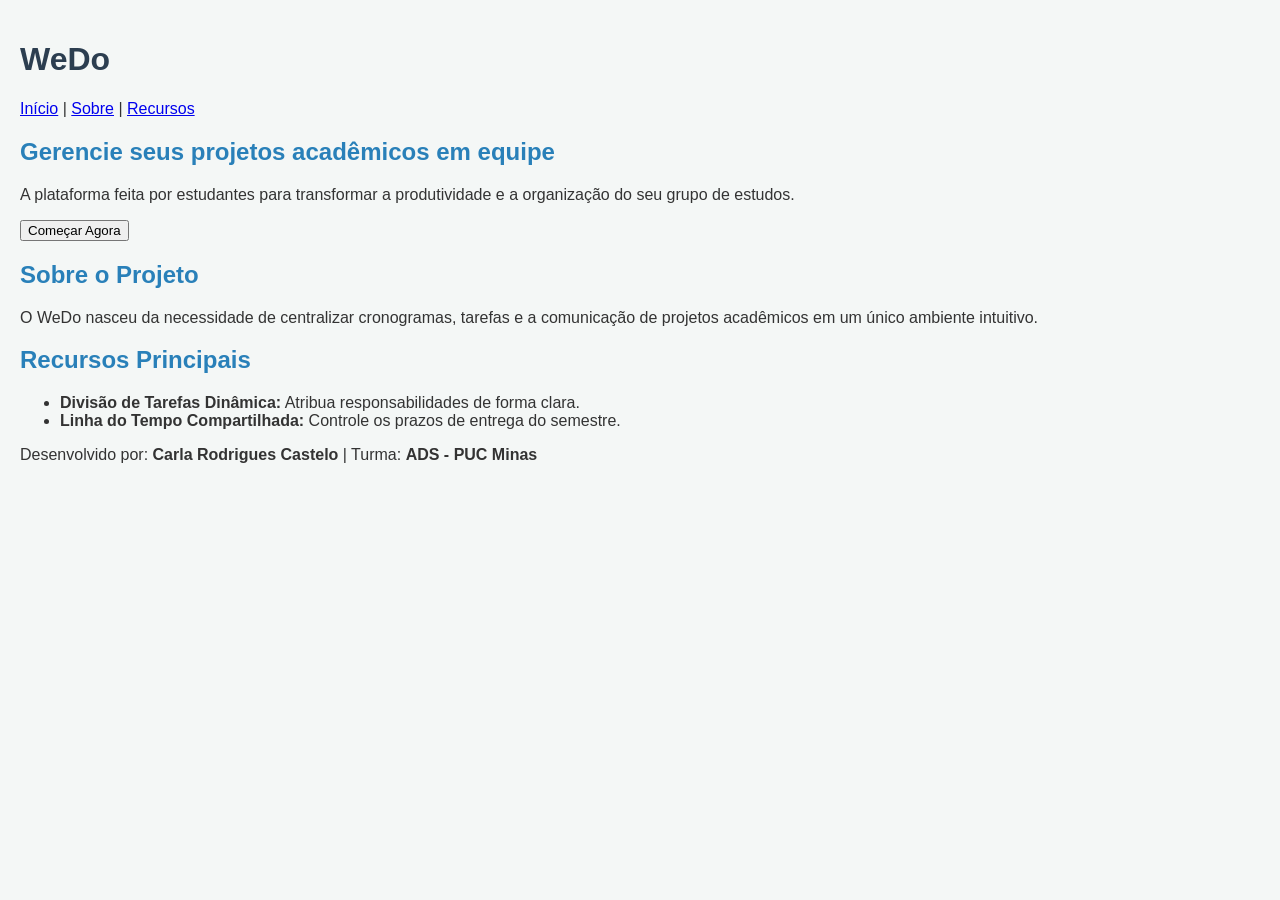
==== Exercício 3/index.html @ 1c747436 "EX3.1" ====
<!DOCTYPE html>
<html lang="pt-BR">
<head>
    <meta charset="UTF-8">
    <meta name="viewport" content="width=device-width, initial-scale=1.0">
    <title>WeDo - Produtividade Acadêmica</title>
    <link rel="stylesheet" href="css/style.css">
</head>
<body>

    <header>
        <h1>WeDo</h1>
        <nav>
            <a href="#hero">Início</a> | 
            <a href="#sobre">Sobre</a> | 
            <a href="#recursos">Recursos</a>
        </nav>
    </header>

    <main>
        <section id="hero">
            <h2>Gerencie seus projetos acadêmicos em equipe</h2>
            <p>A plataforma feita por estudantes para transformar a produtividade e a organização do seu grupo de estudos.</p>
            <button>Começar Agora</button>
        </section>

        <section id="sobre">
            <h2>Sobre o Projeto</h2>
            <p>O WeDo nasceu da necessidade de centralizar cronogramas, tarefas e a comunicação de projetos acadêmicos em um único ambiente intuitivo.</p>
        </section>

        <section id="recursos">
            <h2>Recursos Principais</h2>
            <ul>
                <li><strong>Divisão de Tarefas Dinâmica:</strong> Atribua responsabilidades de forma clara.</li>
                <li><strong>Linha do Tempo Compartilhada:</strong> Controle os prazos de entrega do semestre.</li>
            </ul>
        </section>
    </main>

    <footer>
        <p>Desenvolvido por: <strong>Carla Rodrigues Castelo</strong> | Turma: <strong>ADS - PUC Minas</strong></p>
    </footer>

</body>
</html>
---- Exercício 3/css/style.css ----
/* Teste visual de conexão externa */
body {
    background-color: #f4f7f6;
    color: #333333;
    font-family: Arial, sans-serif;
    margin: 0;
    padding: 20px;
}

h1 {
    color: #2c3e50;
}

h2 {
    color: #2980b9;
}
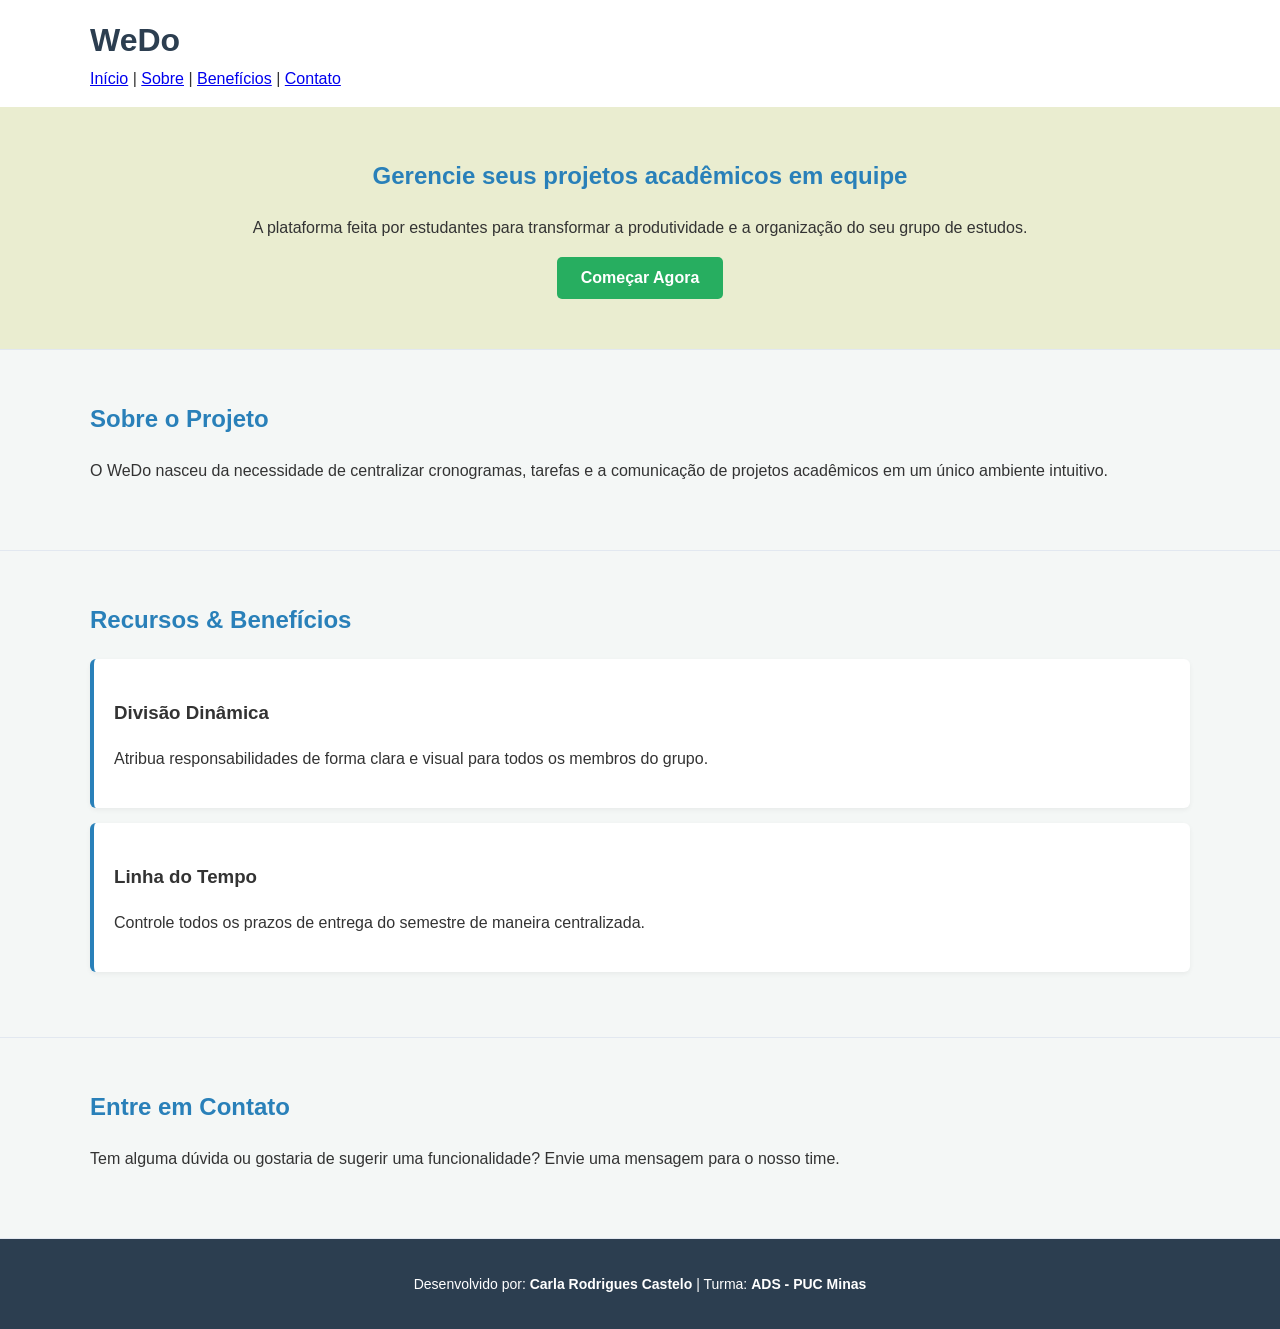
==== commit 68fd3fa3: "Ex3.2" ====
--- a/Exercício 3/index.html
+++ b/Exercício 3/index.html
@@ -9,37 +9,61 @@
 <body>
 
     <header>
-        <h1>WeDo</h1>
-        <nav>
-            <a href="#hero">Início</a> | 
-            <a href="#sobre">Sobre</a> | 
-            <a href="#recursos">Recursos</a>
-        </nav>
+        <div class="container">
+            <h1>WeDo</h1>
+            <nav>
+                <a href="#inicio">Início</a> | 
+                <a href="#sobre">Sobre</a> | 
+                <a href="#beneficios">Benefícios</a> | 
+                <a href="#contato">Contato</a>
+            </nav>
+        </div>
     </header>
 
     <main>
-        <section id="hero">
-            <h2>Gerencie seus projetos acadêmicos em equipe</h2>
-            <p>A plataforma feita por estudantes para transformar a produtividade e a organização do seu grupo de estudos.</p>
-            <button>Começar Agora</button>
+        <section id="inicio" class="secao">
+            <div class="container">
+                <h2>Gerencie seus projetos acadêmicos em equipe</h2>
+                <p>A plataforma feita por estudantes para transformar a produtividade e a organização do seu grupo de estudos.</p>
+                <button class="botao-principal">Começar Agora</button>
+            </div>
         </section>
 
-        <section id="sobre">
-            <h2>Sobre o Projeto</h2>
-            <p>O WeDo nasceu da necessidade de centralizar cronogramas, tarefas e a comunicação de projetos acadêmicos em um único ambiente intuitivo.</p>
+        <section id="sobre" class="secao">
+            <div class="container">
+                <h2>Sobre o Projeto</h2>
+                <p>O WeDo nasceu da necessidade de centralizar cronogramas, tarefas e a comunicação de projetos acadêmicos em um único ambiente intuitivo.</p>
+            </div>
         </section>
 
-        <section id="recursos">
-            <h2>Recursos Principais</h2>
-            <ul>
-                <li><strong>Divisão de Tarefas Dinâmica:</strong> Atribua responsabilidades de forma clara.</li>
-                <li><strong>Linha do Tempo Compartilhada:</strong> Controle os prazos de entrega do semestre.</li>
-            </ul>
+        <section id="beneficios" class="secao">
+            <div class="container">
+                <h2>Recursos & Benefícios</h2>
+                <div class="cards-wrapper">
+                    <article class="card">
+                        <h3>Divisão Dinâmica</h3>
+                        <p>Atribua responsabilidades de forma clara e visual para todos os membros do grupo.</p>
+                    </article>
+                    <article class="card">
+                        <h3>Linha do Tempo</h3>
+                        <p>Controle todos os prazos de entrega do semestre de maneira centralizada.</p>
+                    </article>
+                </style>
+            </div>
+        </section>
+
+        <section id="contato" class="secao">
+            <div class="container">
+                <h2>Entre em Contato</h2>
+                <p>Tem alguma dúvida ou gostaria de sugerir uma funcionalidade? Envie uma mensagem para o nosso time.</p>
+            </div>
         </section>
     </main>
 
     <footer>
-        <p>Desenvolvido por: <strong>Carla Rodrigues Castelo</strong> | Turma: <strong>ADS - PUC Minas</strong></p>
+        <div class="container">
+            <p>Desenvolvido por: <strong>Carla Rodrigues Castelo</strong> | Turma: <strong>ADS - PUC Minas</strong></p>
+        </div>
     </footer>
 
 </body>
--- a/Exercício 3/css/style.css
+++ b/Exercício 3/css/style.css
@@ -1,16 +1,77 @@
-/* Teste visual de conexão externa */
+/* ==================== SELETORES DE TAG ==================== */
 body {
     background-color: #f4f7f6;
     color: #333333;
-    font-family: Arial, sans-serif;
+    font-family: 'Segoe UI', Arial, sans-serif;
     margin: 0;
-    padding: 20px;
+    padding: 0;
+    line-height: 1.6;
 }
 
 h1 {
     color: #2c3e50;
+    margin: 0;
 }
 
 h2 {
     color: #2980b9;
+    margin-top: 0;
+}
+
+header {
+    background-color: #ffffff;
+    padding: 15px 0;
+    box-shadow: 0 2px 4px rgba(0,0,0,0.05);
+}
+
+footer {
+    background-color: #2c3e50;
+    color: #ffffff;
+    padding: 20px 0;
+    text-align: center;
+    font-size: 14px;
+}
+
+/* ==================== SELETORES DE CLASSE ==================== */
+
+.container {
+    width: 90%;
+    max-width: 1100px;
+    margin: 0 auto;
+}
+
+.secao {
+    padding: 50px 0;
+    border-bottom: 1px solid #e2e8f0;
+}
+
+.botao-principal {
+    background-color: #27ae60;
+    color: white;
+    border: none;
+    padding: 12px 24px;
+    font-size: 16px;
+    font-weight: bold;
+    border-radius: 5px;
+    cursor: pointer;
+    transition: background 0.2s;
+}
+
+.botao-principal:hover {
+    background-color: #219653;
+}
+
+.card {
+    background: white;
+    padding: 20px;
+    margin: 15px 0;
+    border-radius: 6px;
+    box-shadow: 0 2px 5px rgba(0,0,0,0.05);
+    border-left: 4px solid #2980b9;
+}
+
+/* ==================== SELETORES DE ID ==================== */
+#inicio {
+    background-color: #eaedd0; 
+    text-align: center;
 }
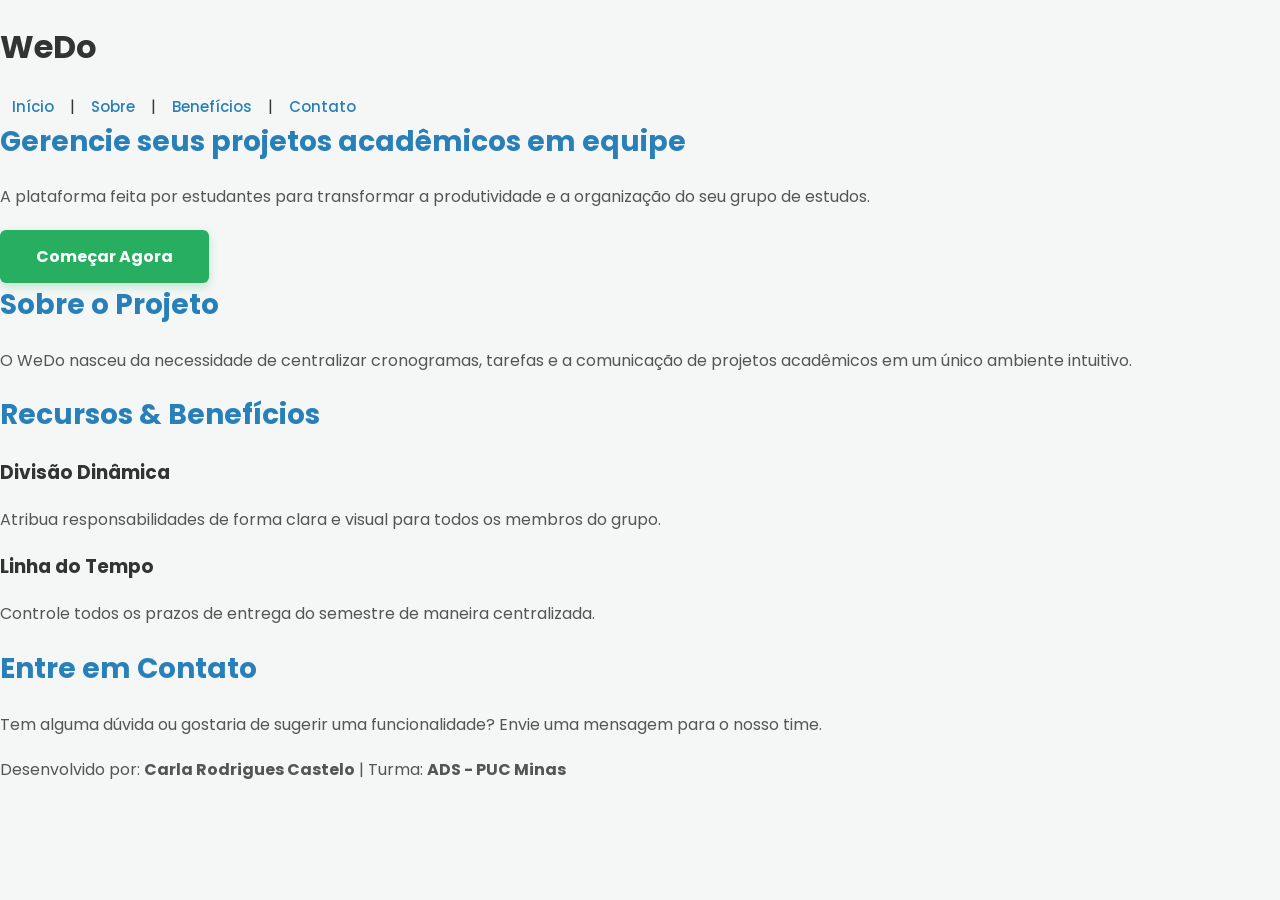
==== commit 47b103d1: "EX3.4" ====
--- a/Exercício 3/index.html
+++ b/Exercício 3/index.html
@@ -4,6 +4,11 @@
     <meta charset="UTF-8">
     <meta name="viewport" content="width=device-width, initial-scale=1.0">
     <title>WeDo - Produtividade Acadêmica</title>
+    <link rel="stylesheet" href="css/style.css">
+    <link rel="preconnect" href="https://fonts.googleapis.com">
+    <link rel="preconnect" href="https://fonts.gstatic.com" crossorigin>
+    <link href="https://fonts.googleapis.com/css2?family=Poppins:wght@400;500;700&display=swap" rel="stylesheet">
+    
     <link rel="stylesheet" href="css/style.css">
 </head>
 <body>
--- a/Exercício 3/css/style.css
+++ b/Exercício 3/css/style.css
@@ -1,77 +1,66 @@
-/* ==================== SELETORES DE TAG ==================== */
 body {
     background-color: #f4f7f6;
     color: #333333;
-    font-family: 'Segoe UI', Arial, sans-serif;
+    /* Aplicação da fonte Poppins com fontes seguras de fallback */
+    font-family: 'Poppins', Arial, sans-serif; 
     margin: 0;
     padding: 0;
-    line-height: 1.6;
+    /* Linha de leitura mais espaçada para maior conforto */
+    line-height: 1.6; 
+    font-size: 16px;
 }
 
-h1 {
+/* h1 da seção Hero: Destaque máximo da página */
+#inicio h1 {
+    font-size: 42px;
+    font-weight: 700;
     color: #2c3e50;
-    margin: 0;
+    line-height: 1.2;
+    margin-bottom: 15px;
 }
 
+/* h2 das Seções: Títulos estruturais limpos */
 h2 {
+    font-size: 28px;
+    font-weight: 700;
     color: #2980b9;
     margin-top: 0;
+    margin-bottom: 20px;
 }
 
-header {
-    background-color: #ffffff;
-    padding: 15px 0;
-    box-shadow: 0 2px 4px rgba(0,0,0,0.05);
+/* Parágrafos: Corpo de texto confortável para leitura fluida */
+p {
+    font-size: 16px;
+    font-weight: 400;
+    color: #555555;
+    margin-bottom: 20px;
 }
 
-footer {
-    background-color: #2c3e50;
-    color: #ffffff;
-    padding: 20px 0;
-    text-align: center;
-    font-size: 14px;
+/* Links do Menu de Navegação */
+nav a {
+    font-size: 15px;
+    font-weight: 500; /* Peso médio para se destacar sem brigar com títulos */
+    color: #2980b9;
+    text-decoration: none;
+    margin: 0 12px;
+    transition: color 0.2s;
 }
 
-/* ==================== SELETORES DE CLASSE ==================== */
-
-.container {
-    width: 90%;
-    max-width: 1100px;
-    margin: 0 auto;
+nav a:hover {
+    color: #1b4f72;
 }
 
-.secao {
-    padding: 50px 0;
-    border-bottom: 1px solid #e2e8f0;
-}
-
+/* Botões: Texto firme e legível para incentivar a ação */
 .botao-principal {
+    font-family: 'Poppins', Arial, sans-serif;
+    font-size: 16px;
+    font-weight: 700; /* Texto em negrito destacando o Call to Action */
+    color: #ffffff;
     background-color: #27ae60;
-    color: white;
     border: none;
-    padding: 12px 24px;
-    font-size: 16px;
-    font-weight: bold;
-    border-radius: 5px;
+    padding: 14px 36px;
+    border-radius: 6px;
     cursor: pointer;
-    transition: background 0.2s;
-}
-
-.botao-principal:hover {
-    background-color: #219653;
-}
-
-.card {
-    background: white;
-    padding: 20px;
-    margin: 15px 0;
-    border-radius: 6px;
-    box-shadow: 0 2px 5px rgba(0,0,0,0.05);
-    border-left: 4px solid #2980b9;
-}
-
-/* ==================== SELETORES DE ID ==================== */
-#inicio {
-    background-color: #eaedd0; 
-    text-align: center;
+    box-shadow: 0 4px 10px rgba(39, 174, 96, 0.25);
+    transition: background-color 0.2s;
 }
--- a/Exercício 3/css/style.css
+++ b/Exercício 3/css/style.css
@@ -1,77 +1,66 @@
-/* ==================== SELETORES DE TAG ==================== */
 body {
     background-color: #f4f7f6;
     color: #333333;
-    font-family: 'Segoe UI', Arial, sans-serif;
+    /* Aplicação da fonte Poppins com fontes seguras de fallback */
+    font-family: 'Poppins', Arial, sans-serif; 
     margin: 0;
     padding: 0;
-    line-height: 1.6;
+    /* Linha de leitura mais espaçada para maior conforto */
+    line-height: 1.6; 
+    font-size: 16px;
 }
 
-h1 {
+/* h1 da seção Hero: Destaque máximo da página */
+#inicio h1 {
+    font-size: 42px;
+    font-weight: 700;
     color: #2c3e50;
-    margin: 0;
+    line-height: 1.2;
+    margin-bottom: 15px;
 }
 
+/* h2 das Seções: Títulos estruturais limpos */
 h2 {
+    font-size: 28px;
+    font-weight: 700;
     color: #2980b9;
     margin-top: 0;
+    margin-bottom: 20px;
 }
 
-header {
-    background-color: #ffffff;
-    padding: 15px 0;
-    box-shadow: 0 2px 4px rgba(0,0,0,0.05);
+/* Parágrafos: Corpo de texto confortável para leitura fluida */
+p {
+    font-size: 16px;
+    font-weight: 400;
+    color: #555555;
+    margin-bottom: 20px;
 }
 
-footer {
-    background-color: #2c3e50;
-    color: #ffffff;
-    padding: 20px 0;
-    text-align: center;
-    font-size: 14px;
+/* Links do Menu de Navegação */
+nav a {
+    font-size: 15px;
+    font-weight: 500; /* Peso médio para se destacar sem brigar com títulos */
+    color: #2980b9;
+    text-decoration: none;
+    margin: 0 12px;
+    transition: color 0.2s;
 }
 
-/* ==================== SELETORES DE CLASSE ==================== */
-
-.container {
-    width: 90%;
-    max-width: 1100px;
-    margin: 0 auto;
+nav a:hover {
+    color: #1b4f72;
 }
 
-.secao {
-    padding: 50px 0;
-    border-bottom: 1px solid #e2e8f0;
-}
-
+/* Botões: Texto firme e legível para incentivar a ação */
 .botao-principal {
+    font-family: 'Poppins', Arial, sans-serif;
+    font-size: 16px;
+    font-weight: 700; /* Texto em negrito destacando o Call to Action */
+    color: #ffffff;
     background-color: #27ae60;
-    color: white;
     border: none;
-    padding: 12px 24px;
-    font-size: 16px;
-    font-weight: bold;
-    border-radius: 5px;
+    padding: 14px 36px;
+    border-radius: 6px;
     cursor: pointer;
-    transition: background 0.2s;
-}
-
-.botao-principal:hover {
-    background-color: #219653;
-}
-
-.card {
-    background: white;
-    padding: 20px;
-    margin: 15px 0;
-    border-radius: 6px;
-    box-shadow: 0 2px 5px rgba(0,0,0,0.05);
-    border-left: 4px solid #2980b9;
-}
-
-/* ==================== SELETORES DE ID ==================== */
-#inicio {
-    background-color: #eaedd0; 
-    text-align: center;
+    box-shadow: 0 4px 10px rgba(39, 174, 96, 0.25);
+    transition: background-color 0.2s;
 }
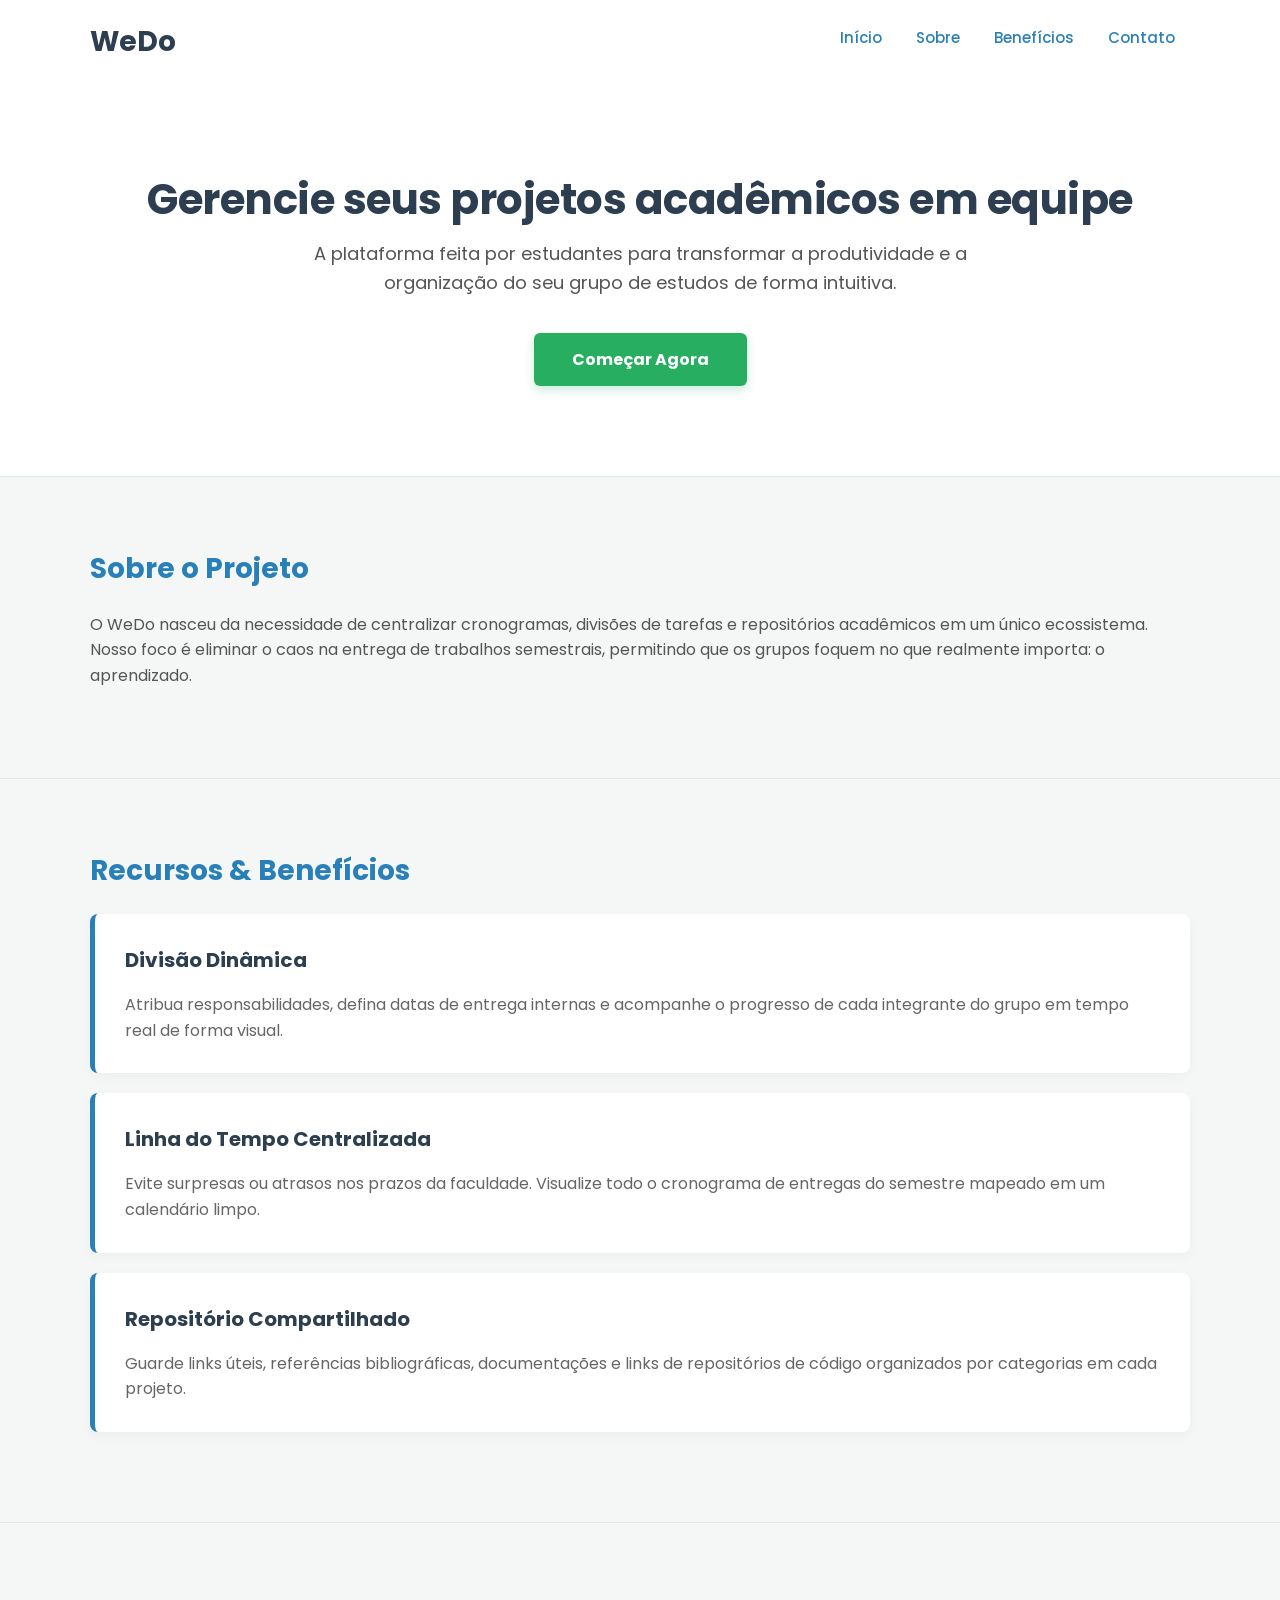
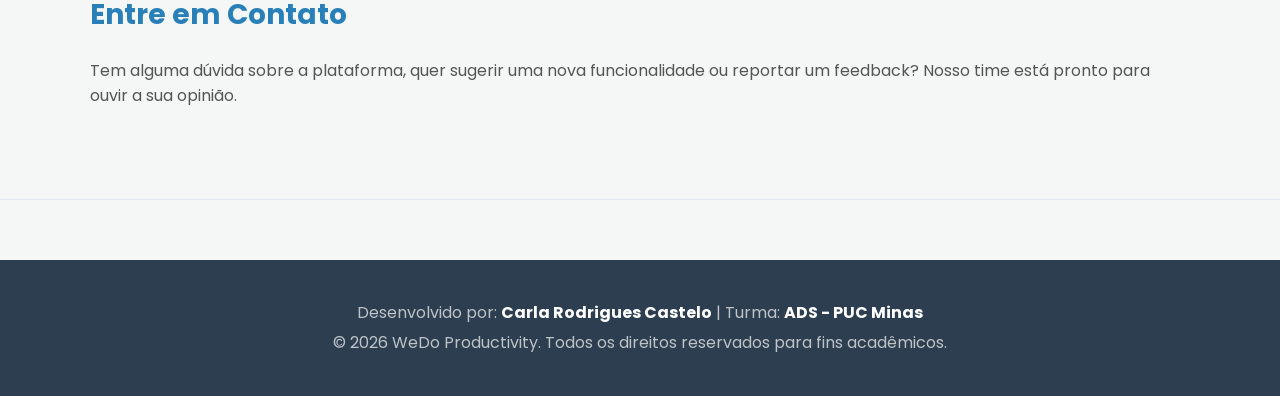
==== commit c7fe64eb: "EX3.5" ====
--- a/Exercício 3/index.html
+++ b/Exercício 3/index.html
@@ -4,7 +4,7 @@
     <meta charset="UTF-8">
     <meta name="viewport" content="width=device-width, initial-scale=1.0">
     <title>WeDo - Produtividade Acadêmica</title>
-    <link rel="stylesheet" href="css/style.css">
+    
     <link rel="preconnect" href="https://fonts.googleapis.com">
     <link rel="preconnect" href="https://fonts.gstatic.com" crossorigin>
     <link href="https://fonts.googleapis.com/css2?family=Poppins:wght@400;500;700&display=swap" rel="stylesheet">
@@ -17,19 +17,20 @@
         <div class="container">
             <h1>WeDo</h1>
             <nav>
-                <a href="#inicio">Início</a> | 
-                <a href="#sobre">Sobre</a> | 
-                <a href="#beneficios">Benefícios</a> | 
+                <a href="#inicio">Início</a>
+                <a href="#sobre">Sobre</a>
+                <a href="#beneficios">Benefícios</a>
                 <a href="#contato">Contato</a>
             </nav>
         </div>
     </header>
 
     <main>
+        
         <section id="inicio" class="secao">
             <div class="container">
-                <h2>Gerencie seus projetos acadêmicos em equipe</h2>
-                <p>A plataforma feita por estudantes para transformar a produtividade e a organização do seu grupo de estudos.</p>
+                <h1>Gerencie seus projetos acadêmicos em equipe</h1>
+                <p>A plataforma feita por estudantes para transformar a produtividade e a organização do seu grupo de estudos de forma intuitiva.</p>
                 <button class="botao-principal">Começar Agora</button>
             </div>
         </section>
@@ -37,7 +38,7 @@
         <section id="sobre" class="secao">
             <div class="container">
                 <h2>Sobre o Projeto</h2>
-                <p>O WeDo nasceu da necessidade de centralizar cronogramas, tarefas e a comunicação de projetos acadêmicos em um único ambiente intuitivo.</p>
+                <p>O WeDo nasceu da necessidade de centralizar cronogramas, divisões de tarefas e repositórios acadêmicos em um único ecossistema. Nosso foco é eliminar o caos na entrega de trabalhos semestrais, permitindo que os grupos foquem no que realmente importa: o aprendizado.</p>
             </div>
         </section>
 
@@ -45,29 +46,39 @@
             <div class="container">
                 <h2>Recursos & Benefícios</h2>
                 <div class="cards-wrapper">
+                    
                     <article class="card">
                         <h3>Divisão Dinâmica</h3>
-                        <p>Atribua responsabilidades de forma clara e visual para todos os membros do grupo.</p>
+                        <p>Atribua responsabilidades, defina datas de entrega internas e acompanhe o progresso de cada integrante do grupo em tempo real de forma visual.</p>
                     </article>
+
                     <article class="card">
-                        <h3>Linha do Tempo</h3>
-                        <p>Controle todos os prazos de entrega do semestre de maneira centralizada.</p>
+                        <h3>Linha do Tempo Centralizada</h3>
+                        <p>Evite surpresas ou atrasos nos prazos da faculdade. Visualize todo o cronograma de entregas do semestre mapeado em um calendário limpo.</p>
                     </article>
-                </style>
+
+                    <article class="card">
+                        <h3>Repositório Compartilhado</h3>
+                        <p>Guarde links úteis, referências bibliográficas, documentações e links de repositórios de código organizados por categorias em cada projeto.</p>
+                    </article>
+
+                </div>
             </div>
         </section>
 
         <section id="contato" class="secao">
             <div class="container">
                 <h2>Entre em Contato</h2>
-                <p>Tem alguma dúvida ou gostaria de sugerir uma funcionalidade? Envie uma mensagem para o nosso time.</p>
+                <p>Tem alguma dúvida sobre a plataforma, quer sugerir uma nova funcionalidade ou reportar um feedback? Nosso time está pronto para ouvir a sua opinião.</p>
             </div>
         </section>
+
     </main>
 
     <footer>
         <div class="container">
             <p>Desenvolvido por: <strong>Carla Rodrigues Castelo</strong> | Turma: <strong>ADS - PUC Minas</strong></p>
+            <p>&copy; 2026 WeDo Productivity. Todos os direitos reservados para fins acadêmicos.</p>
         </div>
     </footer>
 
--- a/Exercício 3/css/style.css
+++ b/Exercício 3/css/style.css
@@ -1,34 +1,21 @@
 body {
-    background-color: #f4f7f6;
-    color: #333333;
-    /* Aplicação da fonte Poppins com fontes seguras de fallback */
-    font-family: 'Poppins', Arial, sans-serif; 
+    background-color: #f4f7f6; /* Cor de fundo clara global */
+    color: #333333;            /* Cor escura estável para textos gerais */
+    font-family: 'Poppins', Arial, sans-serif; /* Tipografia Google Fonts */
     margin: 0;
     padding: 0;
-    /* Linha de leitura mais espaçada para maior conforto */
-    line-height: 1.6; 
+    line-height: 1.6;
     font-size: 16px;
 }
 
-/* h1 da seção Hero: Destaque máximo da página */
-#inicio h1 {
-    font-size: 42px;
-    font-weight: 700;
-    color: #2c3e50;
-    line-height: 1.2;
-    margin-bottom: 15px;
-}
-
-/* h2 das Seções: Títulos estruturais limpos */
 h2 {
     font-size: 28px;
     font-weight: 700;
-    color: #2980b9;
+    color: #2980b9; /* Cor principal nos títulos de seções */
     margin-top: 0;
     margin-bottom: 20px;
 }
 
-/* Parágrafos: Corpo de texto confortável para leitura fluida */
 p {
     font-size: 16px;
     font-weight: 400;
@@ -36,31 +23,152 @@
     margin-bottom: 20px;
 }
 
-/* Links do Menu de Navegação */
+/* Cabeçalho Superior */
+header {
+    background-color: #ffffff;
+    padding: 20px 0;
+    box-shadow: 0 2px 8px rgba(0, 0, 0, 0.05);
+}
+
+header h1 {
+    color: #2c3e50; /* Tom azul-escuro profundo */
+    margin: 0;
+    font-size: 28px;
+    font-weight: 700;
+    float: left; /* Alinhamento conceitual simples */
+}
+
+/* Menu de Navegação e Efeitos Interativos */
+nav {
+    float: right;
+    margin-top: 5px;
+}
+
 nav a {
     font-size: 15px;
-    font-weight: 500; /* Peso médio para se destacar sem brigar com títulos */
+    font-weight: 500;
     color: #2980b9;
     text-decoration: none;
-    margin: 0 12px;
-    transition: color 0.2s;
+    margin: 0 15px;
+    padding-bottom: 5px;
+    transition: color 0.2s ease-in-out; /* Transição suave (Parte 5) */
 }
 
 nav a:hover {
-    color: #1b4f72;
+    color: #1b4f72; /* Tom azul escuro no hover (Parte 5) */
+    text-decoration: underline;
 }
 
-/* Botões: Texto firme e legível para incentivar a ação */
+/* Rodapé */
+footer {
+    background-color: #2c3e50;
+    color: #ffffff;
+    padding: 35px 0;
+    text-align: center;
+    font-size: 14px;
+    margin-top: 60px;
+}
+
+footer p {
+    color: #bdc3c7;
+    margin: 5px 0;
+}
+
+footer strong {
+    color: #ffffff;
+}
+
+/* Limpeza de floats estruturais */
+header::after {
+    content: "";
+    display: table;
+    clear: both;
+}
+
+/* .container: Controla o alinhamento horizontal máximo do layout */
+.container {
+    width: 90%;
+    max-width: 1100px;
+    margin: 0 auto;
+}
+
+/* .secao: Espaçamento vertical uniforme entre blocos */
+.secao {
+    padding: 70px 0;
+    border-bottom: 1px solid #e2e8f0;
+}
+
+/* .botao-principal: Botão com cor forte e alta legibilidade (Parte 3, 4 e 5) */
 .botao-principal {
     font-family: 'Poppins', Arial, sans-serif;
     font-size: 16px;
-    font-weight: 700; /* Texto em negrito destacando o Call to Action */
+    font-weight: 700; /* Texto em negrito marcante */
     color: #ffffff;
-    background-color: #27ae60;
+    background-color: #27ae60; /* Cor de destaque verde */
     border: none;
-    padding: 14px 36px;
+    padding: 14px 38px;
     border-radius: 6px;
-    cursor: pointer;
+    cursor: pointer; /* Cursor de clique ativo (Parte 5) */
     box-shadow: 0 4px 10px rgba(39, 174, 96, 0.25);
-    transition: background-color 0.2s;
+    transition: background-color 0.2s ease, box-shadow 0.2s ease, transform 0.1s ease; /* Transições combinadas (Parte 5) */
+}
+
+.botao-principal:hover {
+    background-color: #219653; /* Escurece sutilmente no hover */
+    box-shadow: 0 6px 14px rgba(39, 174, 96, 0.4);
+}
+
+.botao-principal:active {
+    transform: scale(0.98); /* Pequeno efeito de clique físico pressionado */
+}
+
+/* .card: Blocos de benefícios com sombras e cantos arredondados (Parte 3 e 5) */
+.card {
+    background-color: #ffffff;
+    padding: 30px;
+    margin: 20px 0;
+    border-radius: 8px;
+    box-shadow: 0 4px 12px rgba(0, 0, 0, 0.04); /* Elevação sutil original */
+    border-left: 5px solid #2980b9; /* Borda na cor principal do produto */
+    transition: transform 0.25s ease, box-shadow 0.25s ease; /* Transição do Box Model (Parte 5) */
+}
+
+.card:hover {
+    box-shadow: 0 8px 24px rgba(0, 0, 0, 0.08); /* Sombra mais densa no hover */
+    transform: translateY(-4px); /* Deslocamento visual leve para cima */
+}
+
+.card h3 {
+    margin-top: 0;
+    margin-bottom: 12px;
+    color: #2c3e50;
+    font-size: 20px;
+}
+
+.card p {
+    margin-bottom: 0;
+    color: #666666;
+}
+
+#inicio {
+    background-color: #ffffff; /* Fundo contrastante para a seção Hero */
+    text-align: center;
+    padding: 90px 0;
+}
+
+#inicio h1 {
+    font-size: 42px;
+    font-weight: 700;
+    color: #2c3e50;
+    line-height: 1.2;
+    letter-spacing: -0.5px; /* Microtipografia ajustada */
+    margin-top: 0;
+    margin-bottom: 15px;
+}
+
+#inicio p {
+    font-size: 18px;
+    max-width: 750px;
+    margin: 0 auto 35px auto; /* Centraliza o bloco e afasta o botão */
+    color: #555555;
 }
